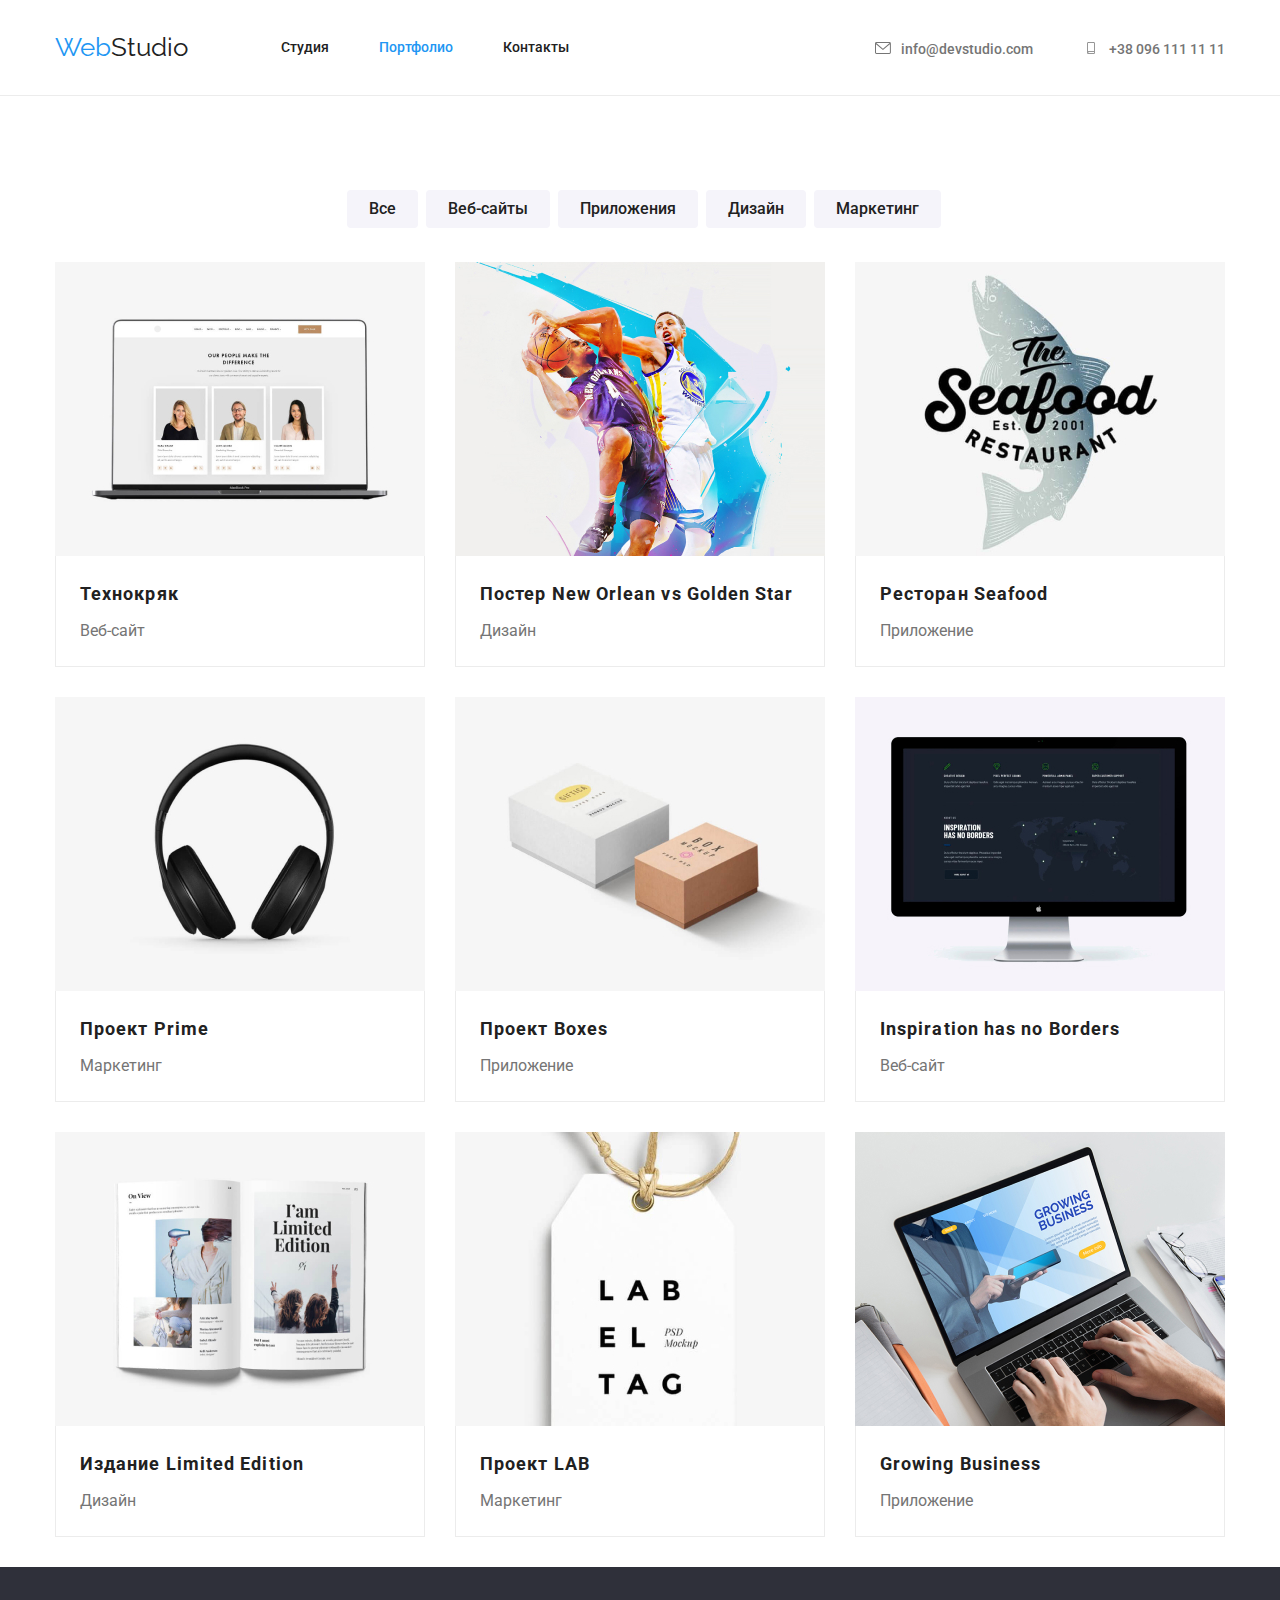
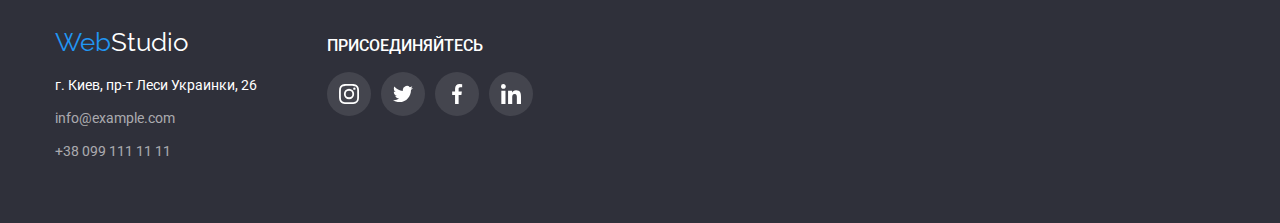
==== portfolio.html @ 8dbe751a "hw-05" ====
<!DOCTYPE html>
<html lang="en">
<head>
    <meta charset="UTF-8">
    <meta name="viewport" content="width=device-width, initial-scale=1.0">
    <title>WebStudio</title>
    <link rel="stylesheet" href="./css/modern-normalize.css">
    <link rel="preconnect" href="https://fonts.gstatic.com">
    <link href="https://fonts.googleapis.com/css2?family=Raleway:wght@700&family=Roboto:wght@400;500;700;900&display=swap"
        rel="stylesheet">
    <link rel="stylesheet" href="./css/style.css">
    <!-- <link rel="stylesheet" href="./css/variables.css"> -->
</head>
<body>
    <header class="page-header-portfolio">
        <!-- navigation -->
        <div class="container">
            <nav class="header-nav">
                <a href="./index.html" class="logo"><span class="logo-web">Web</span><span
                        class="logo-studio">Studio</span></a>
                <ul class="navigation">
                    <li class="nav-item">
                        <a href="./index.html" class="link">Студия</a>
                    </li>
                    <li class="nav-item">
                        <a href="./portfolio.html" class="link current">Портфолио</a>
                    </li>
                    <li class="nav-item">
                        <a href="#contacts" class="link">Контакты</a>
                    </li>
                </ul>
                <!-- adress -->
                <ul class="header-adress">
                    <li class="adress-item">
                        <a href="mailto:info@devstudio.com" class="adress">
                            <svg class="adress-icon" width="16" height="12">
                                <use href="./img/symbol-defs.svg#icon-envelope-4"></use>
                            </svg>info@devstudio.com</a>
                    </li>
                    <li class="adress-item">
                        <a href="tel:+380961111111" class="adress">
                            <svg class="adress-icon" width="16" height="12">
                                <use href="./img/symbol-defs.svg#icon-smartphone"></use>
                            </svg>+38 096 111 11 11</a>
                    </li>
                </ul>
            </nav>
        </div>
    </header>
    <main>
        <section class="portfolio">
            <div class="container">
            <h1 class="visual-hidden">portfolio</h1>
            <!-- buttons -->
            <ul class="button-list">
                <li class="button-item">
                  <button class="button">Все</button>
                </li>
                <li class="button-item">
                  <button class="button">Веб-сайты</button>
                </li>
                <li class="button-item">
                  <button class="button">Приложения</button>
                </li>
                <li class="button-item">
                  <button class="button">Дизайн</button>
                </li>
                <li class="button-item">
                  <button class="button">Маркетинг</button>
                </li>
            </ul>
            </div>
            <!-- projects -->
            <ul class="project-list">
                <li class="project-item">
                    <a class="portfolio-link" href="">
                    <img class="project-img" src="./img/img_7.jpg" alt="img(7)" width="370" height="294">
                    <div class="project-wrapper">
                    <h3 class="projects-title">Технокряк</h3>
                    <p class="projects-text">Веб-сайт</p>
                    </div>
                    </a>
                </li>
                <li class="project-item">
                    <a class="portfolio-link" href="">
                    <img class="project-img" src="./img/img_8.jpg" alt="img(8)" width="370" height="294">
                    <div class="project-wrapper">
                    <h3 class="projects-title">Постер New Orlean vs Golden Star</h3>
                    <p class="projects-text">Дизайн</p>
                    </div>
                    </a>
                </li>
                <li class="project-item">
                    <a class="portfolio-link" href="">
                    <img class="project-img" src="./img/img_9.jpg" alt="img(9)" width="370" height="294">
                    <div class="project-wrapper">
                    <h3 class="projects-title">Ресторан Seafood</h3>
                    <p class="projects-text">Приложение</p>
                    </div>
                    </a>
                </li>
                <li class="project-item">
                    <a class="portfolio-link" href="">
                    <img class="project-img" src="./img/img_10.jpg" alt="img(10)" width="370" height="294">
                    <div class="project-wrapper">
                    <h3 class="projects-title">Проект Prime</h3>
                    <p class="projects-text">Маркетинг</p>
                    </div>
                    </a>
                </li>
                <li class="project-item">
                    <a class="portfolio-link" href="">
                    <img class="project-img" src="./img/img_11.jpg" alt="img(11)" width="370" height="294">
                    <div class="project-wrapper">
                    <h3 class="projects-title">Проект Boxes</h3>
                    <p class="projects-text">Приложение</p>
                    </div>
                    </a>
                </li>
                <li class="project-item">
                    <a class="portfolio-link" href="">
                    <img class="project-img" src="./img/img_12.jpg" alt="img(12)" width="370" height="294">
                    <div class="project-wrapper">
                    <h3 class="projects-title">Inspiration has no Borders</h3>
                    <p class="projects-text">Веб-сайт</p>
                    </div>
                    </a>
                </li>
                <li class="project-item">
                    <a class="portfolio-link" href="">
                    <img class="project-img" src="./img/img_13.jpg" alt="img(13)" width="370" height="294">
                    <div class="project-wrapper">
                    <h3 class="projects-title">Издание Limited Edition</h3>
                    <p class="projects-text">Дизайн</p>
                    </div>
                    </a>
                </li>
                <li class="project-item">
                    <a class="portfolio-link" href="">
                    <img class="project-img" src="./img/img_14.jpg" alt="img(14)" width="370" height="294">
                    <div class="project-wrapper">
                    <h3 class="projects-title">Проект LAB</h3>
                    <p class="projects-text">Маркетинг</p>
                    </div>
                    </a>
                </li>
                <li class="project-item">
                    <a class="portfolio-link" href="">
                    <img class="project-img" src="./img/img_15.jpg" alt="img(15)" width="370" height="294">
                    <div class="project-wrapper">
                    <h3 class="projects-title">Growing Business</h3>
                    <p class="projects-text">Приложение</p>
                    </div>
                    </a>
                </li>
            </ul>
        </section>
    </main>
    <!-- contscts -->
    <footer class="footer">
        <div class="container">
            <div class="footer-content">
                <a href="./index.html" class="logo-footer"><span class="logo-web">Web</span><span
                        class="logo-studio-footer">Studio</span></a>
                <address class="footer-contacts" id="contacts">
                    <a href="#" class="contacts-location">г. Киев, пр-т Леси Украинки, 26</a>
                    <a href="mailto:info@example.com" class="contacts">info@example.com</a>
                    <a href="tell:+380991111111" class="contacts">+38 099 111 11 11</a>
                </address>
            </div>
            <div class="footer-social">
                <h2 class="social-title">Присоединяйтесь</h2>
                <ul class="social-card">
                    <li class="social-item-footer">
                        <a href="#" class="social-link-footer">
                            <svg class="social-icon-footer" width="20" height="20">
                                <use href="./img/symbol-defs.svg#icon-instagram-2"></use>
                            </svg>
                        </a>
                    </li>
                    <li class="social-item-footer">
                        <a href="#" class="social-link-footer">
                            <svg class="social-icon-footer" width="20" height="20">
                                <use href="./img/symbol-defs.svg#icon-twitter-1"></use>
                            </svg>
                        </a>
                    </li>
                    <li class="social-item-footer">
                        <a href="#" class="social-link-footer">
                            <svg class="social-icon-footer" width="20" height="20">
                                <use href="./img/symbol-defs.svg#icon-facebook-1"></use>
                            </svg>
                        </a>
                    </li>
                    <li class="social-item-footer">
                        <a href="#" class="social-link-footer">
                            <svg class="social-icon-footer" width="20" height="20">
                                <use href="./img/symbol-defs.svg#icon-linkedin-1"></use>
                            </svg>
                        </a>
                    </li>
                </ul>
            </div>
        </div>
    </footer>
</body>
</html>
---- css/style.css ----
ul,
li {
  list-style-type: none;
  padding: 0;
  margin: 0;
}

a {
  text-decoration: none;
  color: inherit;
}

/* Flat H, P parameters */
h1,
h2,
h3,
h4,
h5,
h6,
p {
  font-size: inherit;
  font-weight: 400;
  margin-top: 0;
  margin-bottom: 0;
  margin-block-start: 0;
  margin-block-end: 0;
}

img {
  display: block;
  max-width: 100%;
  height: auto;
}

:root {
  --blue-text: rgba(33, 150, 243, 1);

  --black-text: rgba(33, 33, 33, 1);

  --grey-text: rgba(117, 117, 117, 1);
  --grey-text-op60: rgba(255, 255, 255, 0.6);

  --white-text: rgba(255, 255, 255, 1);

  --social-link-color: rgba(175, 177, 184, 1);

  --back-grey-light: rgba(245, 244, 250, 1);
  --back-blue: rgba(33, 150, 243, 1);
  --back-white: rgba(255, 255, 255, 1);
  --back-team: rgba(245, 244, 250, 1);
  --graphite: rgba(47, 48, 58, 1);

  --border-color: rgba(236, 236, 236, 1);

  --team-mate-box-shadow: 0px 1px 3px rgba(0, 0, 0, 0.12),
    0px 1px 1px rgba(0, 0, 0, 0.14), 0px 2px 1px rgba(0, 0, 0, 0.2);
  --card-box-shadow: 0px 1px 1px rgba(0, 0, 0, 0.12),
    0px 4px 4px rgba(0, 0, 0, 0.06), 1px 4px 6px rgba(0, 0, 0, 0.16);

  --item-set-gap: 30px;
}

body {
  font-family: 'Roboto', sans-serif;
}

.container {
  max-width: 1200px;
  margin: 0 auto;
  padding: 0 15px;
}

.header-nav,
.logo,
.navigation,
.header-adress,
.contacts,
.contacts-location {
  display: flex;
}

.contacts-item {
  align-items: center;
}

.header-nav,
.header-adress {
  justify-content: space-between;
  align-items: center;
}

.header-nav {
  padding: 32px 0 32px 0;
}

.navigation {
  margin-left: 93px;
}

.nav-item:not(:first-child) {
  margin-left: 50px;
}

.logo {
  font-family: 'Raleway', sans-serif;
}

.logo-footer {
  font-family: 'Raleway', sans-serif;
}

.logo-web {
  color: var(--blue-text);
  font-style: normal;
  font-weight: 400;
  font-size: 26px;
  line-height: 31px;
}

.logo-studio {
  color: var(--black-text);
  font-style: normal;
  font-weight: 400;
  font-size: 26px;
  line-height: 31px;
}

.logo-studio-footer {
  color: var(--white-text);
  font-style: normal;
  font-weight: 400;
  font-size: 26px;
  line-height: 31px;
}

.navigation .link.current {
  color: var(--blue-text);
}

.link {
  color: var(--black-text);
  font-style: normal;
  font-weight: 500;
  font-size: 14px;
  line-height: 16px;
}

.link:hover,
.link:focus {
  color: #2196f3;
}

.header-adress {
  margin-left: auto;
}

.adress {
  color: var(--grey-text);
  font-style: normal;
  font-weight: 500;
  font-size: 14px;
  line-height: 16px;
}

.adress:hover,
.adress:focus {
  color: #2196f3;
}

.adress-item:nth-child(2) {
  margin-left: 50px;
}

.adress-icon:hover {
  color: #2196f3;
}

.adress-icon {
  margin-top: 5px;
  margin-right: 10px;
  fill: currentColor;
}

.envelope-4 {
  margin-top: 50px;
}

.hero {
  text-align: center;
  background-color: var(--graphite);
  padding: 200px 0 200px 0;

  margin: 0 auto;
  max-width: 1600px;
  height: 600px;

  background-image: linear-gradient(
      to right,
      rgba(47, 48, 58, 0.4),
      rgba(47, 48, 58, 0.4)
    ),
    url('../img/welcome.jpg');
  background-size: cover;
  background-position: center;
  background-repeat: no-repeat;
}

.hero-title {
  color: var(--white-text);
  text-align: center;
  text-transform: uppercase;
  font-style: normal;
  font-weight: 900;
  font-size: 44px;
  line-height: 60px;
}

.hero-btn {
  display: inline-block;
  padding: 15px 32px;
  margin: 30px 0 0;

  border: none;
  color: var(--white-text);
  background: var(--back-blue);
  text-align: center;
  letter-spacing: 0.06em;
  align-items: center;
  font-style: normal;
  font-weight: 700;
  font-size: 16px;
  line-height: 30px;

  box-shadow: 0px 4px 4px var(--btn-boxshadow-color);
  border-radius: 4px;
}

.feature {
  padding: 94px 0;
}

.feature-list {
  display: flex;
  padding-left: 30px;
}

.feature-item {
  max-width: 270px;
}

.feature-item:not(:first-child) {
  margin-left: 30px;
}

.thumb {
  height: 120px;

  display: flex;
  justify-content: center;
  align-items: center;

  border-radius: 4px;

  background-color: var(--back-team);
}

.feature-title {
  color: var(--black-text);
  font-style: normal;
  font-weight: 700;
  font-size: 14px;
  line-height: 16px;
  text-transform: uppercase;

  text-align: left;
  padding-top: 30px;
}

.feature-text {
  color: var(--grey-text);
  font-style: normal;
  font-weight: normal;
  font-size: 14px;
  line-height: 24px;

  margin-top: 10px;
}

.social {
  margin-top: 16px;
  display: flex;
  justify-content: space-around;
}

.social-item {
  display: flex;
  justify-content: center;
  border-radius: 50%;
}

.social-link {
  width: 44px;
  height: 44px;

  display: flex;
  justify-content: center;
  align-items: center;
}

.social-item:hover,
.social-item:focus {
  background-color: var(--back-blue);
}

.social-icon {
  fill: var(--social-link-color);
}

.social-item:hover .social-icon,
.social-item:focus .social-icon {
  fill: var(--white-text);
}

.visual {
  padding-bottom: 94px;
}

.visual-tittle {
  color: var(--black-text);
  text-align: center;
  font-weight: 700;
  font-size: 36px;
  line-height: 42px;
}

.visual-list {
  display: flex;
  flex-wrap: wrap;
  margin-top: 50px;
  margin-left: calc(-1 * var(--item-set-gap));
  justify-content: space-around;
}

.visual-item {
  flex-basis: calc(100% / 3 - var(--item-set-gap));
  margin-left: var(--item-set-gap);
}

.team {
  background-color: var(--back-team);

  padding: 94px 0;
}

.team-tittle {
  color: var(--black-text);
  font-style: normal;
  font-weight: 700;
  font-size: 36px;
  line-height: 42px;

  text-align: center;
}

.team-list {
  margin-top: 50px;
  display: flex;
  flex-wrap: wrap;
  margin-left: calc(-1 * var(--item-set-gap));

  justify-content: center;
}

.team-item {
  flex-basis: calc(100% / 4 - var(--item-set-gap));
  margin-left: var(--item-set-gap);
  max-width: 270px;

  text-align: center;
  font-size: 16px;
  line-height: 1.18;

  background-color: var(--back-white);

  box-shadow: var(--team-mate-box-shadow);
  border-radius: 0px 0px 4px 4px;
}

.team-item-text {
  padding: 30px;
}

.teamteam-item-name {
  color: var(--black-text);
  font-style: normal;
  font-weight: 500;
  font-size: 16px;
  line-height: 19px;
}

.team-item-position {
  color: var(--grey-text);
  font-style: normal;
  font-weight: 400;
  font-size: 16px;
  line-height: 19px;
  margin-top: 10px;
}

.clients {
  padding: 94px 0;
}

.clients-title {
  font-weight: 700;
  font-size: 36px;
  line-height: 1.17;
  letter-spacing: 0.03em;
  text-align: center;
}

.clients-list {
  margin-top: 50px;

  display: flex;
}

.clients-item {
  width: 170px;
  height: 90px;

  display: flex;
  align-items: center;
  justify-content: center;

  border: 1px solid var(--social-link-color);
  border-radius: 4px;
}

.clients-item:not(:first-child) {
  margin-left: 30px;
}

.clients-item:focus,
.clients-item:hover {
  border: 1px solid var(--blue-text);
  border-radius: 4px;
  fill: var(--blue-text);
}

.clients-item:focus .clients-icon,
.clients-item:hover .clients-icon {
  fill: var(--blue-text);
}

.clients-icon {
  fill: var(--social-link-color);
}

.footer {
  background: var(--graphite);
  padding: 60px 0;
}

.footer .container {
  display: flex;
  align-items: baseline;
}

.footer-contacts {
  display: flex;
  flex-direction: column;
  margin-top: 15px;
}

.contacts-location {
  color: var(--white-text);
  font-style: normal;
  font-weight: 400;
  font-size: 14px;
  line-height: 24px;
}

.contacts {
  color: var(--grey-text-op60);
  font-style: normal;
  font-weight: 400;
  font-size: 14px;
  line-height: 24px;

  margin-top: 9px;
}

.footer-social {
  margin-left: 70px;
}

.social-title {
  font-weight: 500;
  line-height: 1.172;
  text-transform: uppercase;

  color: var(--white-text);
}

.social-card {
  margin-top: 16px;
  display: flex;
  justify-content: space-around;
}

.social-item-footer {
  display: flex;
  justify-content: center;
  border-radius: 50%;
}

.social-link-footer {
  width: 44px;
  height: 44px;

  display: flex;
  justify-content: center;
  align-items: center;
}

.social-item-footer:hover,
.social-item-footer:focus {
  background-color: var(--back-blue);
}

.social-icon-footer {
  fill: var(--social-link-color);
}

.social-item-footer:hover .social-icon-footer,
.social-item-footer:focus .social-icon-footer {
  fill: var(--white-text);
}

.social {
  margin-top: 20px;
}

.social-item-footer {
  margin-right: 10px;
  background-color: rgba(255, 255, 255, 0.1);
}

.social-icon-footer {
  fill: var(--back-white);
}

/* Portfolio */
.page-header-portfolio {
  border-bottom: 1px solid var(--border-color);
}

.visual-hidden {
  position: absolute;
  width: 1px;
  height: 1px;
  margin: -1px;
  border: 0;
  padding: 0;
  white-space: nowrap;
  clip-path: inset(100%);
  clip: rect(0 0 0 0);
  overflow: hidden;
}

.button-list {
  display: flex;
  justify-content: center;
  text-align: center;
  padding-top: 94px;
}

.button {
  color: var(--black-text);
  background: var(--back-grey-light);
  font-style: normal;
  text-align: center;
  font-weight: 500;
  font-size: 16px;
  line-height: 26px;

  margin-left: 8px;
  padding: 6px 22px;
  border: none;
  cursor: pointer;
  display: inline-block;

  border-radius: 4px;
}

.button:active,
.button:hover,
.button:focus {
  color: white;
  background-color: #2196f3;

  box-shadow: 0px 3px 1px rgba(0, 0, 0, 0.1), 0px 1px 2px rgba(0, 0, 0, 0.08),
    0px 2px 2px rgba(0, 0, 0, 0.12);
  border-radius: 4px;

  outline: none;
}

.project-list {
  display: flex;
  flex-wrap: wrap;
  margin-top: 34px;
  margin-left: calc(-1 * var(--item-set-gap));

  justify-content: center;
  text-align: center;
}

.project-item {
  margin-bottom: 30px;
  max-width: 370px;
  flex-basis: calc(100% / 3 - var(--item-set-gap));
  margin-left: var(--item-set-gap);

  text-align: left;
}

.project-item .last-item {
  margin-bottom: 0;
}

.portfolio-link {
  display: block;
}

.portfolio-link:focus,
.portfolio-link:hover {
  box-shadow: var(--card-box-shadow);
}

.project-wrapper {
  padding: 20px 24px;
  border: 1px solid var(--border-color);
  border-top: none;
}

.projects-title {
  color: var(--black-text);
  font-style: normal;
  font-weight: 700;
  font-size: 18px;
  line-height: 36px;

  letter-spacing: 0.06em;
}

.projects-text {
  color: var(--grey-text);
  font-style: normal;
  font-weight: 400;
  font-size: 16px;
  line-height: 30px;

  margin-top: 4px;
}
---- css/variables.css ----
:root {
  --blue-text: rgba(33, 150, 243, 1);

  --black-text: rgba(33, 33, 33, 1);

  --grey-text: rgba(117, 117, 117, 1);
  --grey-text-op60: rgba(255, 255, 255, 0.6);

  --graphite: rgba(47, 48, 58, 1);

  --white-text: rgba(255, 255, 255, 1);

  --back-white: #e5e5e5;
  --back-grey-light: rgba(245, 244, 250, 1);
}
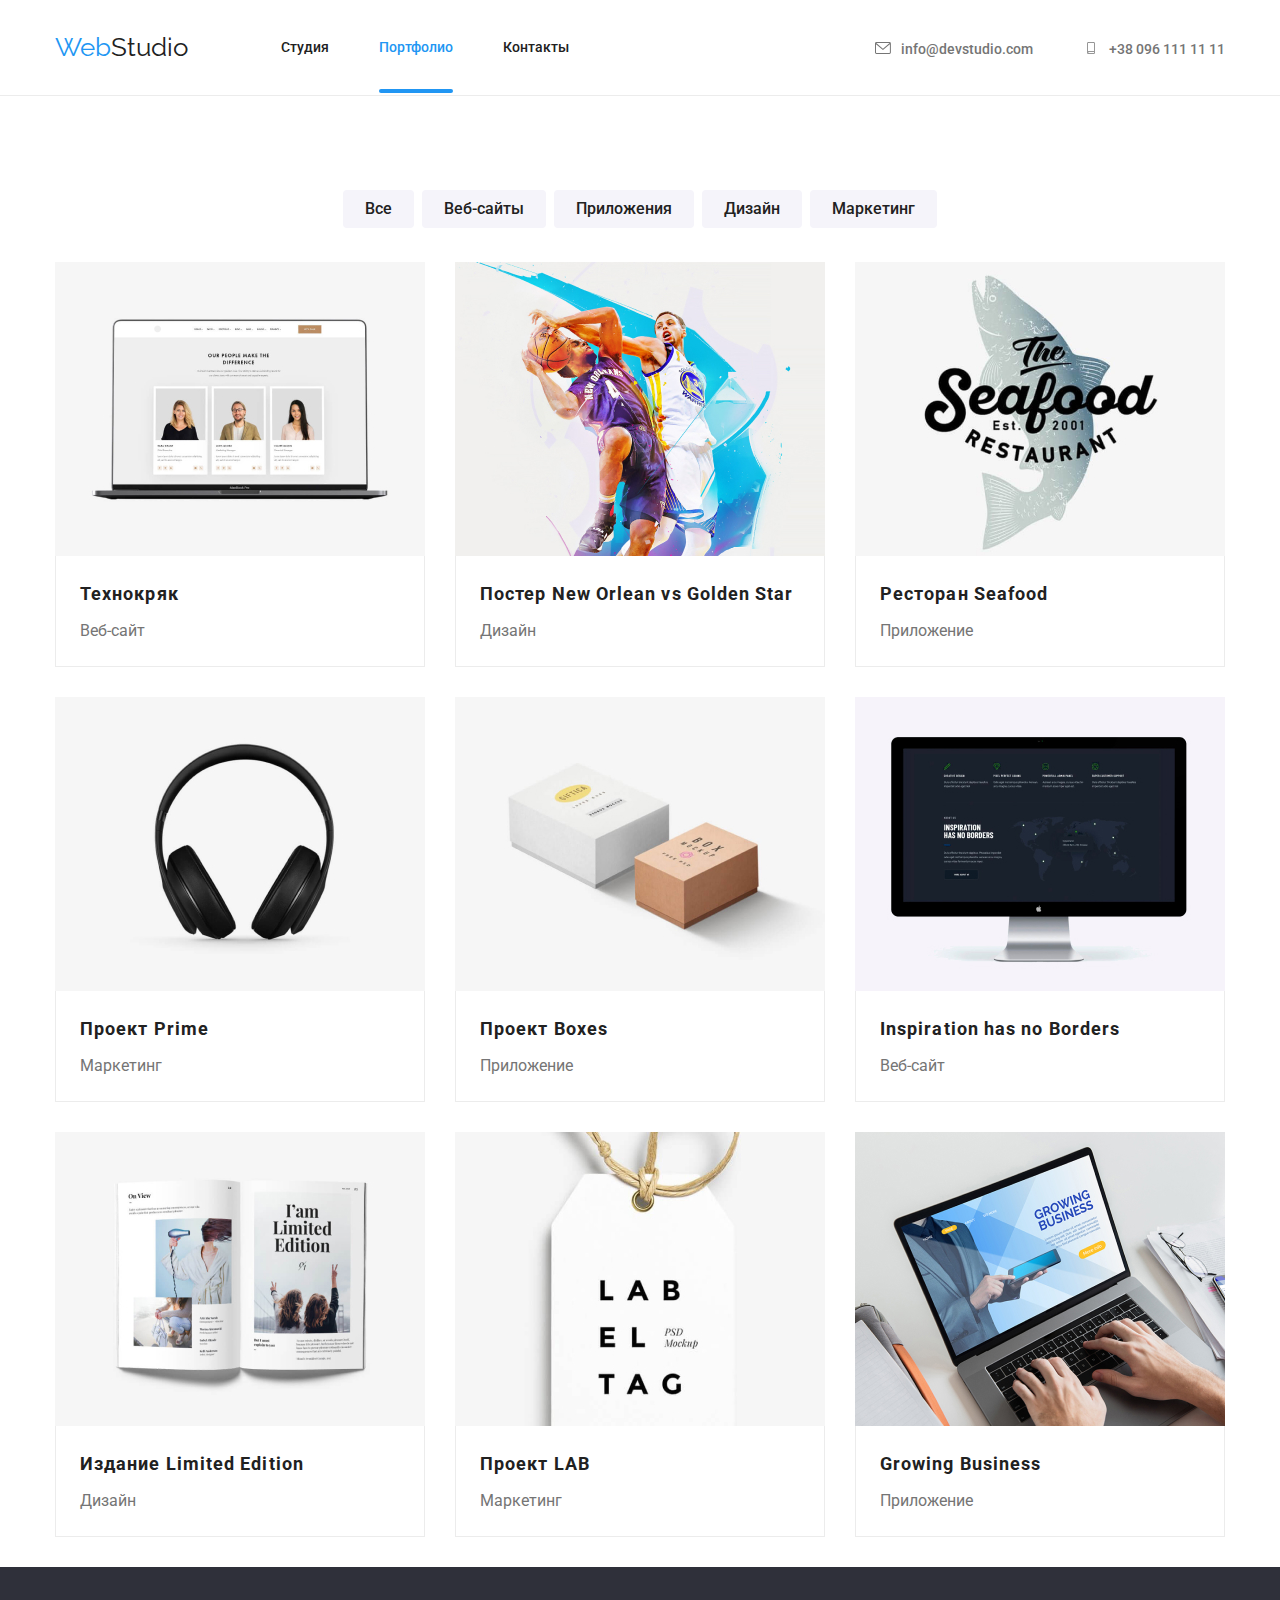
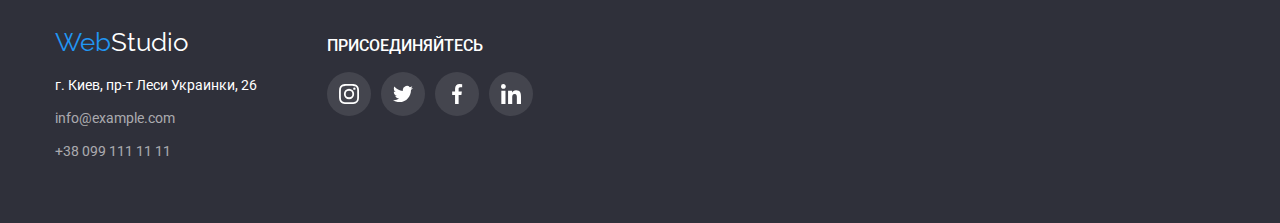
==== commit 4dac3b73: "finish" ====
--- a/portfolio.html
+++ b/portfolio.html
@@ -74,7 +74,16 @@
             <ul class="project-list">
                 <li class="project-item">
                     <a class="portfolio-link" href="">
-                    <img class="project-img" src="./img/img_7.jpg" alt="img(7)" width="370" height="294">
+                    <div class="project-thumb">
+                    <img class="project-img" src="./img/img_7.jpg" alt="img(7)" width="370">
+                    <div class="item-descr">
+                        <p class="descr-text">Технокряк это современная площадка распространения
+                        коронавируса. Компании используют эту платформу для
+                        цифрового шпионажа и атак на защищённые сервера
+                        конкурентов.
+                        </p>
+                    </div>
+                    </div>
                     <div class="project-wrapper">
                     <h3 class="projects-title">Технокряк</h3>
                     <p class="projects-text">Веб-сайт</p>
@@ -83,7 +92,16 @@
                 </li>
                 <li class="project-item">
                     <a class="portfolio-link" href="">
-                    <img class="project-img" src="./img/img_8.jpg" alt="img(8)" width="370" height="294">
+                    <div class="project-thumb">
+                    <img class="project-img" src="./img/img_8.jpg" alt="img(8)" width="370">
+                    <div class="item-descr">
+                        <p class="descr-text">Технокряк это современная площадка распространения
+                            коронавируса. Компании используют эту платформу для
+                            цифрового шпионажа и атак на защищённые сервера
+                            конкурентов.
+                        </p>
+                    </div>
+                    </div>
                     <div class="project-wrapper">
                     <h3 class="projects-title">Постер New Orlean vs Golden Star</h3>
                     <p class="projects-text">Дизайн</p>
@@ -92,7 +110,16 @@
                 </li>
                 <li class="project-item">
                     <a class="portfolio-link" href="">
-                    <img class="project-img" src="./img/img_9.jpg" alt="img(9)" width="370" height="294">
+                    <div class="project-thumb">
+                    <img class="project-img" src="./img/img_9.jpg" alt="img(9)" width="370">
+                    <div class="item-descr">
+                        <p class="descr-text">Технокряк это современная площадка распространения
+                            коронавируса. Компании используют эту платформу для
+                            цифрового шпионажа и атак на защищённые сервера
+                            конкурентов.
+                        </p>
+                    </div>
+                    </div>
                     <div class="project-wrapper">
                     <h3 class="projects-title">Ресторан Seafood</h3>
                     <p class="projects-text">Приложение</p>
@@ -101,7 +128,16 @@
                 </li>
                 <li class="project-item">
                     <a class="portfolio-link" href="">
-                    <img class="project-img" src="./img/img_10.jpg" alt="img(10)" width="370" height="294">
+                    <div class="project-thumb">
+                    <img class="project-img" src="./img/img_10.jpg" alt="img(10)" width="370">
+                    <div class="item-descr">
+                        <p class="descr-text">Технокряк это современная площадка распространения
+                            коронавируса. Компании используют эту платформу для
+                            цифрового шпионажа и атак на защищённые сервера
+                            конкурентов.
+                        </p>
+                    </div>
+                    </div>
                     <div class="project-wrapper">
                     <h3 class="projects-title">Проект Prime</h3>
                     <p class="projects-text">Маркетинг</p>
@@ -110,7 +146,16 @@
                 </li>
                 <li class="project-item">
                     <a class="portfolio-link" href="">
-                    <img class="project-img" src="./img/img_11.jpg" alt="img(11)" width="370" height="294">
+                    <div class="project-thumb">
+                    <img class="project-img" src="./img/img_11.jpg" alt="img(11)" width="370">
+                    <div class="item-descr">
+                        <p class="descr-text">Технокряк это современная площадка распространения
+                            коронавируса. Компании используют эту платформу для
+                            цифрового шпионажа и атак на защищённые сервера
+                            конкурентов.
+                        </p>
+                    </div>
+                    </div>
                     <div class="project-wrapper">
                     <h3 class="projects-title">Проект Boxes</h3>
                     <p class="projects-text">Приложение</p>
@@ -119,7 +164,16 @@
                 </li>
                 <li class="project-item">
                     <a class="portfolio-link" href="">
-                    <img class="project-img" src="./img/img_12.jpg" alt="img(12)" width="370" height="294">
+                    <div class="project-thumb">
+                    <img class="project-img" src="./img/img_12.jpg" alt="img(12)" width="370">
+                    <div class="item-descr">
+                        <p class="descr-text">Технокряк это современная площадка распространения
+                            коронавируса. Компании используют эту платформу для
+                            цифрового шпионажа и атак на защищённые сервера
+                            конкурентов.
+                        </p>
+                    </div>
+                    </div>
                     <div class="project-wrapper">
                     <h3 class="projects-title">Inspiration has no Borders</h3>
                     <p class="projects-text">Веб-сайт</p>
@@ -128,7 +182,16 @@
                 </li>
                 <li class="project-item">
                     <a class="portfolio-link" href="">
-                    <img class="project-img" src="./img/img_13.jpg" alt="img(13)" width="370" height="294">
+                    <div class="project-thumb">
+                    <img class="project-img" src="./img/img_13.jpg" alt="img(13)" width="370">
+                    <div class="item-descr">
+                        <p class="descr-text">Технокряк это современная площадка распространения
+                            коронавируса. Компании используют эту платформу для
+                            цифрового шпионажа и атак на защищённые сервера
+                            конкурентов.
+                        </p>
+                    </div>
+                    </div>
                     <div class="project-wrapper">
                     <h3 class="projects-title">Издание Limited Edition</h3>
                     <p class="projects-text">Дизайн</p>
@@ -137,7 +200,16 @@
                 </li>
                 <li class="project-item">
                     <a class="portfolio-link" href="">
-                    <img class="project-img" src="./img/img_14.jpg" alt="img(14)" width="370" height="294">
+                    <div class="project-thumb">
+                    <img class="project-img" src="./img/img_14.jpg" alt="img(14)" width="370">
+                    <div class="item-descr">
+                        <p class="descr-text">Технокряк это современная площадка распространения
+                            коронавируса. Компании используют эту платформу для
+                            цифрового шпионажа и атак на защищённые сервера
+                            конкурентов.
+                        </p>
+                    </div>
+                    </div>
                     <div class="project-wrapper">
                     <h3 class="projects-title">Проект LAB</h3>
                     <p class="projects-text">Маркетинг</p>
@@ -146,7 +218,16 @@
                 </li>
                 <li class="project-item">
                     <a class="portfolio-link" href="">
-                    <img class="project-img" src="./img/img_15.jpg" alt="img(15)" width="370" height="294">
+                    <div class="project-thumb">
+                    <img class="project-img" src="./img/img_15.jpg" alt="img(15)" width="370">
+                    <div class="item-descr">
+                        <p class="descr-text">Технокряк это современная площадка распространения
+                            коронавируса. Компании используют эту платформу для
+                            цифрового шпионажа и атак на защищённые сервера
+                            конкурентов.
+                        </p>
+                    </div>
+                    </div>
                     <div class="project-wrapper">
                     <h3 class="projects-title">Growing Business</h3>
                     <p class="projects-text">Приложение</p>
--- a/css/style.css
+++ b/css/style.css
@@ -48,9 +48,13 @@
   --back-blue: rgba(33, 150, 243, 1);
   --back-white: rgba(255, 255, 255, 1);
   --back-team: rgba(245, 244, 250, 1);
+  --back-visual: rgba(47, 48, 58, 0.8);
+  --back-color-prj: rgba(33, 149, 243, 0.9);
   --graphite: rgba(47, 48, 58, 1);
 
   --border-color: rgba(236, 236, 236, 1);
+
+  --overlay: rgba(0, 0, 0, 0.2);
 
   --team-mate-box-shadow: 0px 1px 3px rgba(0, 0, 0, 0.12),
     0px 1px 1px rgba(0, 0, 0, 0.14), 0px 2px 1px rgba(0, 0, 0, 0.2);
@@ -58,6 +62,9 @@
     0px 4px 4px rgba(0, 0, 0, 0.06), 1px 4px 6px rgba(0, 0, 0, 0.16);
 
   --item-set-gap: 30px;
+
+  --timing-fn: cubic-bezier(0.4, 0, 0.2, 1);
+  --transiton-duration-time: 250ms;
 }
 
 body {
@@ -143,11 +150,37 @@
   font-weight: 500;
   font-size: 14px;
   line-height: 16px;
+
+  padding: 26px 0;
 }
 
 .link:hover,
 .link:focus {
   color: #2196f3;
+
+  --timing-fn: cubic-bezier(0.4, 0, 0.2, 1);
+  --transiton-duration-time: 250ms;
+}
+
+.link.current {
+  color: var(--back-blue);
+  position: relative;
+}
+
+.current::after {
+  content: '';
+
+  position: absolute;
+  top: 76px;
+  left: 0;
+
+  display: block;
+  width: 100%;
+  height: 4px;
+
+  background: var(--back-blue);
+
+  border-radius: 2px;
 }
 
 .header-adress {
@@ -165,6 +198,9 @@
 .adress:hover,
 .adress:focus {
   color: #2196f3;
+
+  --timing-fn: cubic-bezier(0.4, 0, 0.2, 1);
+  --transiton-duration-time: 250ms;
 }
 
 .adress-item:nth-child(2) {
@@ -173,6 +209,9 @@
 
 .adress-icon:hover {
   color: #2196f3;
+
+  --timing-fn: cubic-bezier(0.4, 0, 0.2, 1);
+  --transiton-duration-time: 250ms;
 }
 
 .adress-icon {
@@ -213,6 +252,9 @@
   font-weight: 900;
   font-size: 44px;
   line-height: 60px;
+
+  max-width: 696px;
+  margin: 0 auto;
 }
 
 .hero-btn {
@@ -296,6 +338,10 @@
   display: flex;
   justify-content: center;
   border-radius: 50%;
+
+  transition-property: background-color;
+  transition-duration: var(--transiton-duration-time);
+  transition-timing-function: var(--timing-fn);
 }
 
 .social-link {
@@ -314,6 +360,10 @@
 
 .social-icon {
   fill: var(--social-link-color);
+
+  transition-property: fill;
+  transition-duration: var(--transiton-duration-time);
+  transition-timing-function: var(--timing-fn);
 }
 
 .social-item:hover .social-icon,
@@ -331,6 +381,7 @@
   font-weight: 700;
   font-size: 36px;
   line-height: 42px;
+  letter-spacing: 0.03em;
 }
 
 .visual-list {
@@ -342,8 +393,30 @@
 }
 
 .visual-item {
+  position: relative;
+
   flex-basis: calc(100% / 3 - var(--item-set-gap));
   margin-left: var(--item-set-gap);
+}
+
+.visuals-descr {
+  padding: 27px 0;
+
+  position: absolute;
+  bottom: 0;
+  left: 0;
+  width: 100%;
+
+  background-color: var(--back-visual);
+}
+
+.descr-title {
+  font-weight: 500;
+  line-height: 1.142;
+  text-align: center;
+  text-transform: uppercase;
+
+  color: var(--white-text);
 }
 
 .team {
@@ -365,7 +438,6 @@
 .team-list {
   margin-top: 50px;
   display: flex;
-  flex-wrap: wrap;
   margin-left: calc(-1 * var(--item-set-gap));
 
   justify-content: center;
@@ -435,6 +507,10 @@
 
   border: 1px solid var(--social-link-color);
   border-radius: 4px;
+
+  transition-property: fill;
+  transition-duration: var(--transiton-duration-time);
+  transition-timing-function: var(--timing-fn);
 }
 
 .clients-item:not(:first-child) {
@@ -455,6 +531,10 @@
 
 .clients-icon {
   fill: var(--social-link-color);
+
+  transition-property: fill;
+  transition-duration: var(--transiton-duration-time);
+  transition-timing-function: var(--timing-fn);
 }
 
 .footer {
@@ -513,6 +593,10 @@
   display: flex;
   justify-content: center;
   border-radius: 50%;
+
+  transition-property: background-color;
+  transition-duration: var(--transiton-duration-time);
+  transition-timing-function: var(--timing-fn);
 }
 
 .social-link-footer {
@@ -531,6 +615,10 @@
 
 .social-icon-footer {
   fill: var(--social-link-color);
+
+  transition-property: fill;
+  transition-duration: var(--transiton-duration-time);
+  transition-timing-function: var(--timing-fn);
 }
 
 .social-item-footer:hover .social-icon-footer,
@@ -585,13 +673,20 @@
   font-size: 16px;
   line-height: 26px;
 
-  margin-left: 8px;
   padding: 6px 22px;
   border: none;
   cursor: pointer;
   display: inline-block;
 
   border-radius: 4px;
+
+  transition-property: color, background-color, box-shadow;
+  transition-duration: var(--transiton-duration-time);
+  transition-timing-function: var(--timing-fn);
+}
+
+.button-item:not(:first-child) {
+  margin-left: 8px;
 }
 
 .button:active,
@@ -632,6 +727,10 @@
 
 .portfolio-link {
   display: block;
+
+  transition-property: box-shadow;
+  transition-duration: var(--transiton-duration-time);
+  transition-timing-function: var(--timing-fn);
 }
 
 .portfolio-link:focus,
@@ -664,3 +763,128 @@
 
   margin-top: 4px;
 }
+
+.project-thumb {
+  position: relative;
+  border-style: none;
+  overflow: hidden;
+}
+
+.item-descr {
+  position: absolute;
+  top: 0;
+  left: 0;
+  width: 100%;
+  height: 100%;
+  background-color: var(--back-color-prj);
+  opacity: 0;
+  padding: 63px 24px;
+
+  transform: translateY(100%);
+
+  transition-duration: var(--transiton-duration-time);
+  transition-timing-function: var(--timing-fn);
+}
+
+.item-descr:hover,
+.item-descr:focus {
+  transform: translateX(0);
+  opacity: 0.9;
+}
+
+.descr-text {
+  color: var(--white-text);
+  position: absolute;
+  display: flex;
+  font-weight: 400;
+  font-size: 18px;
+  line-height: 28px;
+  letter-spacing: 0.03em;
+  font-family: Roboto, sans-serif;
+  top: 63px;
+  left: 24px;
+}
+
+.portfolio-link:hover .item-descr,
+.portfolio-link:focus .item-descr {
+  transform: translateX(0);
+  opacity: 0.9;
+}
+
+/* -----Backdrop styles----- */
+.backdrop {
+  position: fixed;
+  top: 0;
+  left: 0;
+
+  width: 100%;
+  height: 100%;
+
+  background-color: var(--overlay);
+  pointer-events: none;
+}
+
+.backdrop.is-hidden {
+  opacity: 0;
+
+  visibility: hidden;
+
+  pointer-events: none;
+
+  transition-property: opacity, visibility;
+  transition-duration: var(--transiton-duration-time);
+  transition-timing-function: var(--timing-fn);
+}
+
+.modal {
+  position: absolute;
+  top: 50%;
+  left: 50%;
+  transform: translate(-50%, -50%);
+
+  max-width: 528px;
+  max-height: 581px;
+  padding: 40px;
+
+  background-color: var(--back-white);
+
+  box-shadow: 0px 1px 3px rgba(0, 0, 0, 0.12), 0px 1px 1px rgba(0, 0, 0, 0.14),
+    0px 2px 1px rgba(0, 0, 0, 0.2);
+  border-radius: 4px;
+
+  overflow-y: auto;
+
+  pointer-events: auto;
+}
+
+.close-btn {
+  position: absolute;
+  top: 8px;
+  right: 8px;
+
+  width: 30px;
+  height: 30px;
+
+  background-color: var(--back-white);
+
+  display: flex;
+  justify-content: center;
+  align-items: center;
+
+  border: 1px solid rgba(0, 0, 0, 0.1);
+  border-radius: 50%;
+
+  cursor: pointer;
+}
+
+.close-icon {
+  fill: currentColor;
+
+  transition-property: fill;
+  transition-duration: var(--transiton-duration-time);
+  transition-timing-function: var(--timing-fn);
+}
+
+.close-icon:hover {
+  fill: var(--back-blue);
+}
